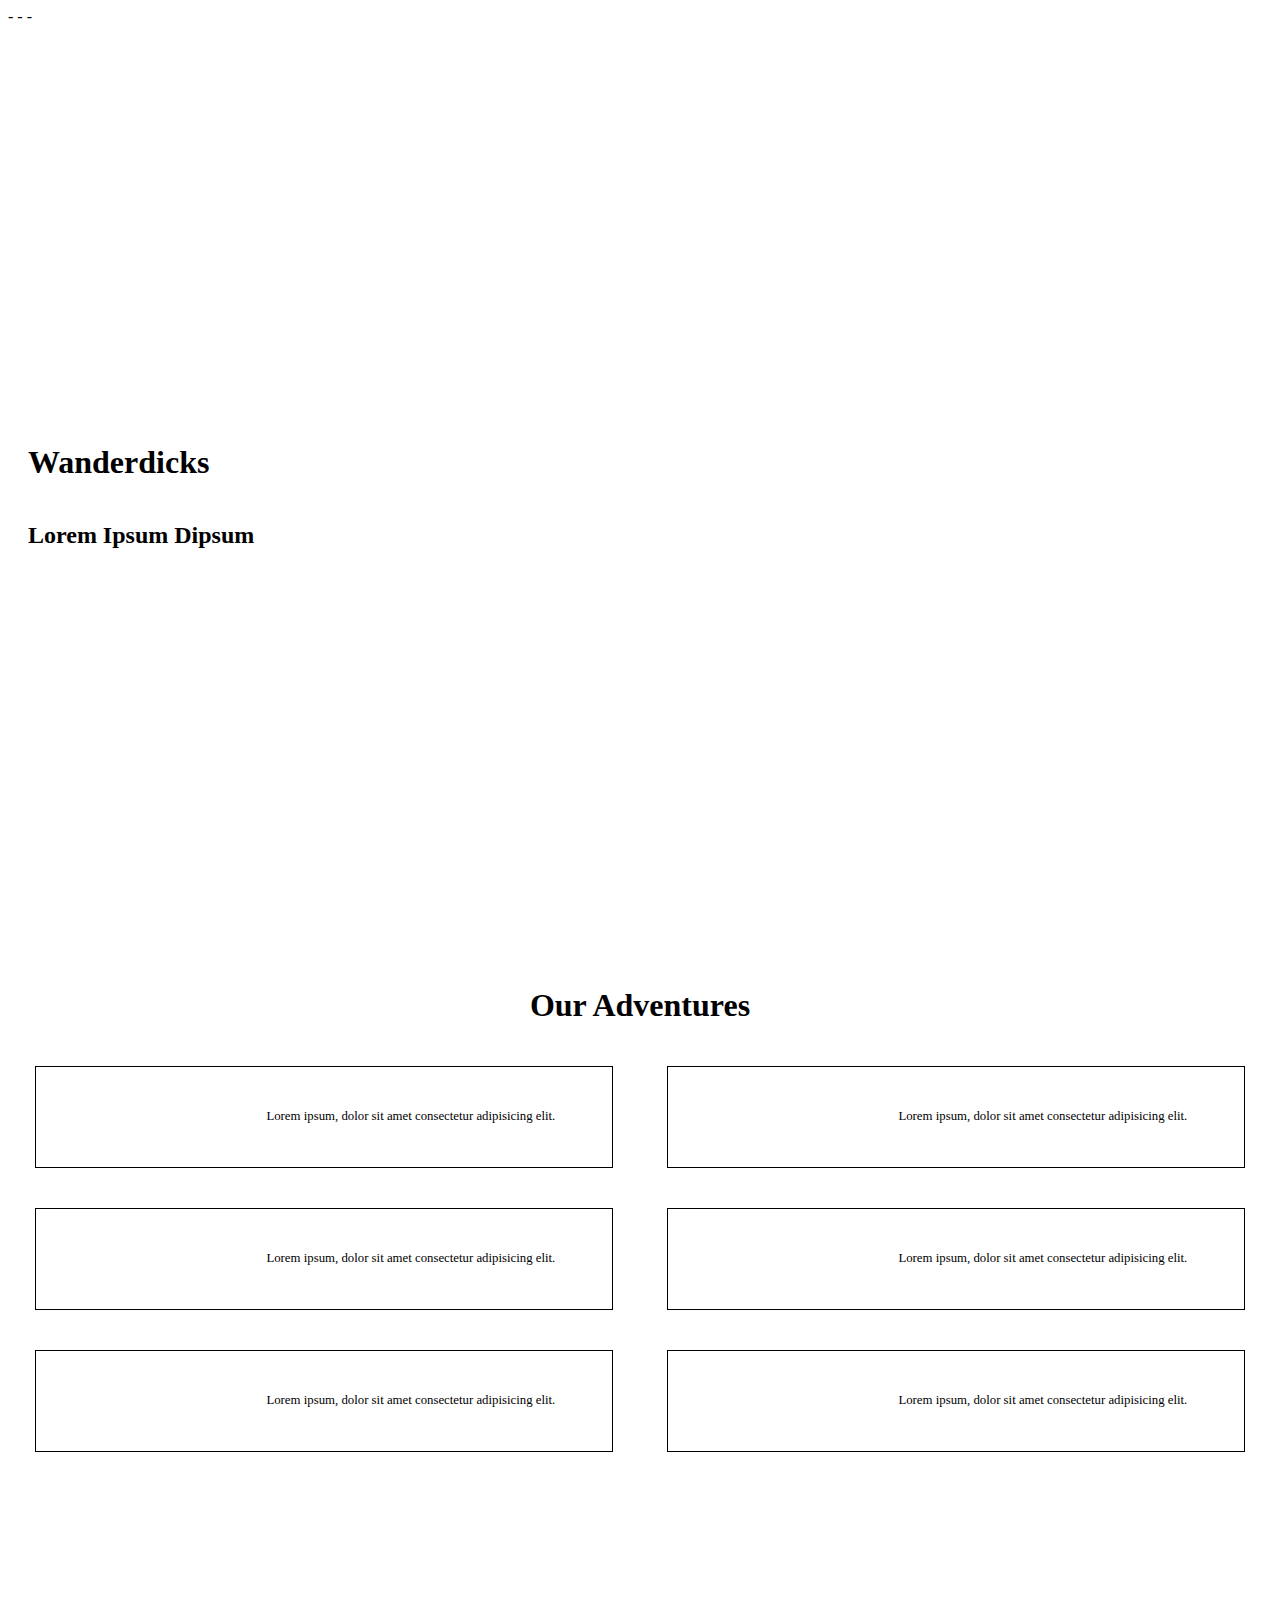
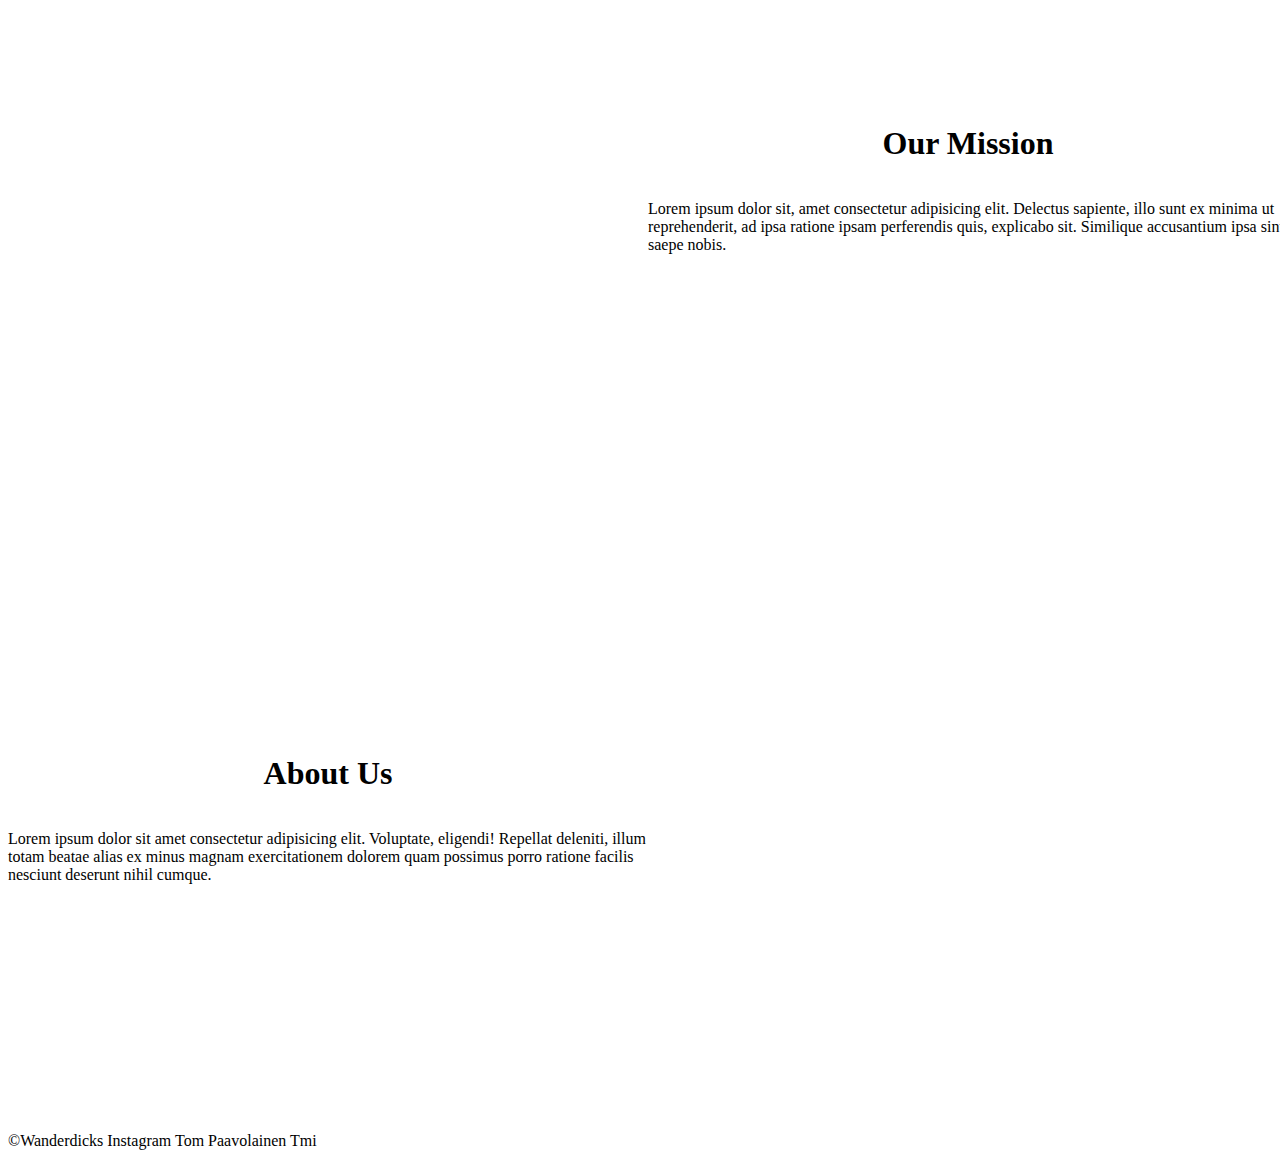
==== index.html @ 1182c081 "added blog, mission and about us sections and CSS" ====
<!DOCTYPE html>
<html lang="en">

<head>
    <meta charset="UTF-8">
    <meta name="viewport" content="width=device-width, initial-scale=1.0">
    <meta http-equiv="X-UA-Compatible" content="ie=edge">
    <title>Document</title>
    <link rel="stylesheet" href="/styles/index.css">
</head>

<body>
    <!-- Navigation -->
    <div class="nav-container">
        <span>-</span>
        <span>-</span>
        <span>-</span>
    </div>
    <!-- Hero image -->
    <div class="hero-container">
        <h1>Wanderdicks</h1>
        <h2>Lorem Ipsum Dipsum</h2>
    </div>

    <!-- Blog section -->
    <section>
        <h1 class="blog">Our Adventures</h1>
        <div class="blog-container">
            <div class="blog-card">
                <div class="card-image"></div>
                <div class="card-text">
                    Lorem ipsum, dolor sit amet consectetur adipisicing elit.
                </div>
            </div>
            <div class="blog-card">
                <div class="card-image"></div>
                <div class="card-text">
                    Lorem ipsum, dolor sit amet consectetur adipisicing elit.
                </div>
            </div>
            <div class="blog-card">
                <div class="card-image"></div>
                <div class="card-text">
                    Lorem ipsum, dolor sit amet consectetur adipisicing elit.
                </div>
            </div>
            <div class="blog-card">
                <div class="card-image"></div>
                <div class="card-text">
                    Lorem ipsum, dolor sit amet consectetur adipisicing elit.
                </div>
            </div>
            <div class="blog-card">
                <div class="card-image"></div>
                <div class="card-text">
                    Lorem ipsum, dolor sit amet consectetur adipisicing elit.
                </div>
            </div>
            <div class="blog-card">
                <div class="card-image"></div>
                <div class="card-text">
                    Lorem ipsum, dolor sit amet consectetur adipisicing elit.
                </div>
            </div>
        </div>
       
    </section>

    <!-- Mission section -->
    <div class="mission-container">
        <div class="mission-image"></div>
        <div class="mission-text">
            <h1>Our Mission</h1>
            <p>Lorem ipsum dolor sit, amet consectetur adipisicing elit. Delectus sapiente, illo sunt ex minima ut reprehenderit, ad ipsa ratione ipsam perferendis quis, explicabo sit. Similique accusantium ipsa sint saepe nobis.</p>
        </div>
        
    </div>

    <!-- About us section -->
    <div class="about-container">
        <div class="about-image"></div>
        <div class="about-text">
            <h1>About Us</h1>
            <p>Lorem ipsum dolor sit amet consectetur adipisicing elit. Voluptate, eligendi! Repellat deleniti, illum
                totam beatae alias ex minus magnam exercitationem dolorem quam possimus porro ratione facilis nesciunt
                deserunt nihil cumque.</p>
        </div>
    </div>

    <!-- Footer -->
    <div class="footer-container">
        &copy;Wanderdicks
        <a>Instagram</a>
        <a>Tom Paavolainen Tmi</a>
    </div>
</body>

</html>
---- styles/index.css ----
/* Hero section */
.hero-container {
    padding: 20px;
    display: flex;
    justify-content: center;
    flex-flow: column wrap;
    align-items: flex-start;
    height: 100vh;
    width: 100vw;
    background: url(/assets/img/walking.jpg) no-repeat center center; 
    -webkit-background-size: cover;
    -moz-background-size: cover;
    -o-background-size: cover;
    background-size: cover;
}

/* Blog section */
.blog {
    display: flex;
    flex-flow: column wrap;
    align-items: center;
}

.blog-container  {
    display: flex;
    flex-flow: row wrap;
    justify-content: space-around;
}

.blog-card {
    height: 100px;
    width: 45vw;
    border: 1px black solid;
    display: flex;
    flex-flow: row wrap;
    margin: 20px 0;
}

.card-image {
    background: url(/assets/img/trecking1.jpg) no-repeat center center; 
    -webkit-background-size: cover;
    -moz-background-size: cover;
    -o-background-size: cover;
    background-size: cover;
    height: 100%;
    width: 40%;
}

.card-text {
    width: 60%;
    font-size: 0.8em;
    display: flex;
    flex-flow: row wrap;
    justify-items: center;
    align-items: center;
}

.blog-button {
    display: flex;
    flex-flow: column wrap;    
}

/* Mission section */

.mission-container {
    display: flex;
    flex-flow: row;
    height: 70vh;
    width: 100vw;
    padding: 0;
    margin: 0;
}

.mission-image {
    background: url(/assets/img/forest-mission.jpg) no-repeat center center; 
    -webkit-background-size: cover;
    -moz-background-size: cover;
    -o-background-size: cover;
    background-size: cover;
    width: 50vw;
    height: 100%;
}

.mission-text {
    width: 50vw;;
    height: 100%;
    display: flex;
    flex-flow: column wrap;
    justify-content: center;
    align-items: center;
}

/* About us section */

.about-container {
    display: flex;
    flex-flow: row-reverse;
    height: 70vh;
    width: 100vw;
    padding: 0;
    margin: 0;
}

.about-image {
    background: url(/assets/img/team.jpg) no-repeat center center; 
    -webkit-background-size: cover;
    -moz-background-size: cover;
    -o-background-size: cover;
    background-size: cover;
    width: 50vw;
    height: 100%;
}

.about-text {
    width: 50vw;
    height: 100%;
    display: flex;
    flex-flow: column wrap;
    justify-content: center;
    align-items: center;
}


/* Miscelanious */

.body {
    margin: 0;
    padding: 0;
}

.s-button {
    border: 1px black solid;
}
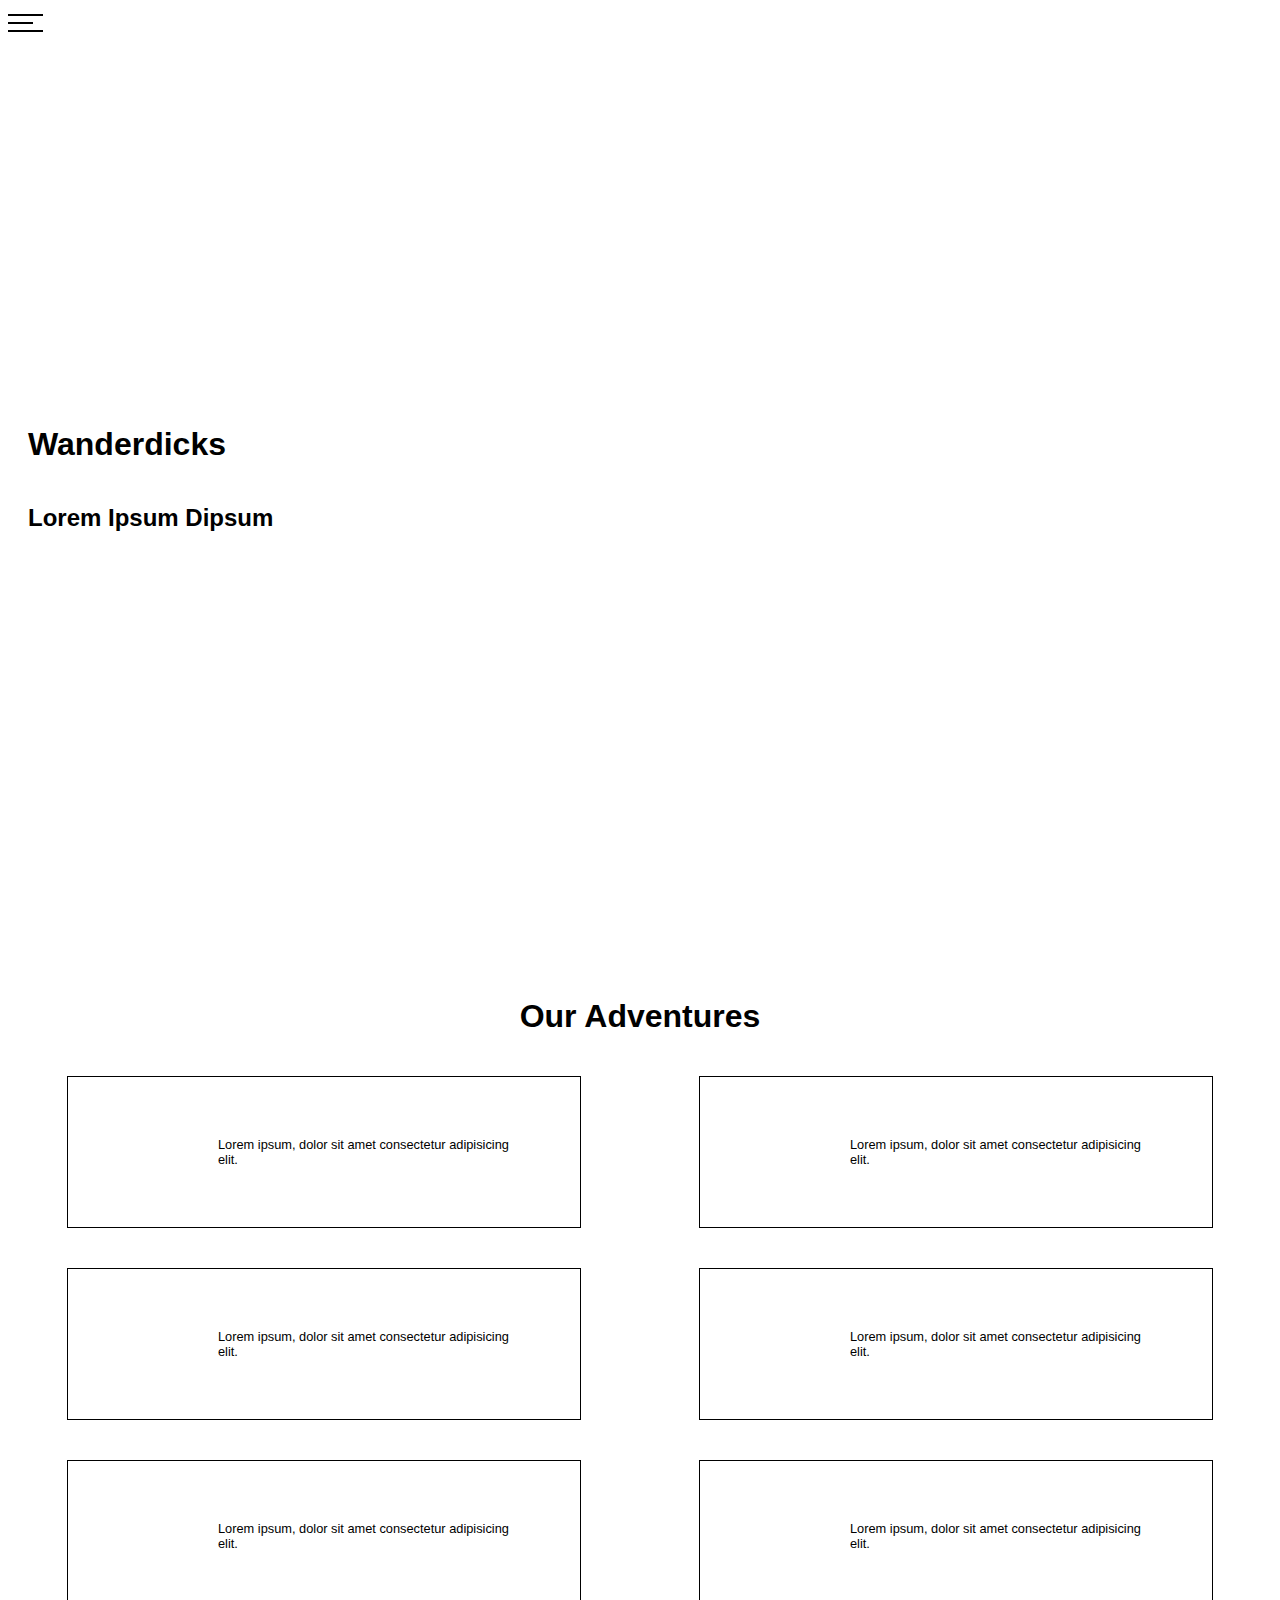
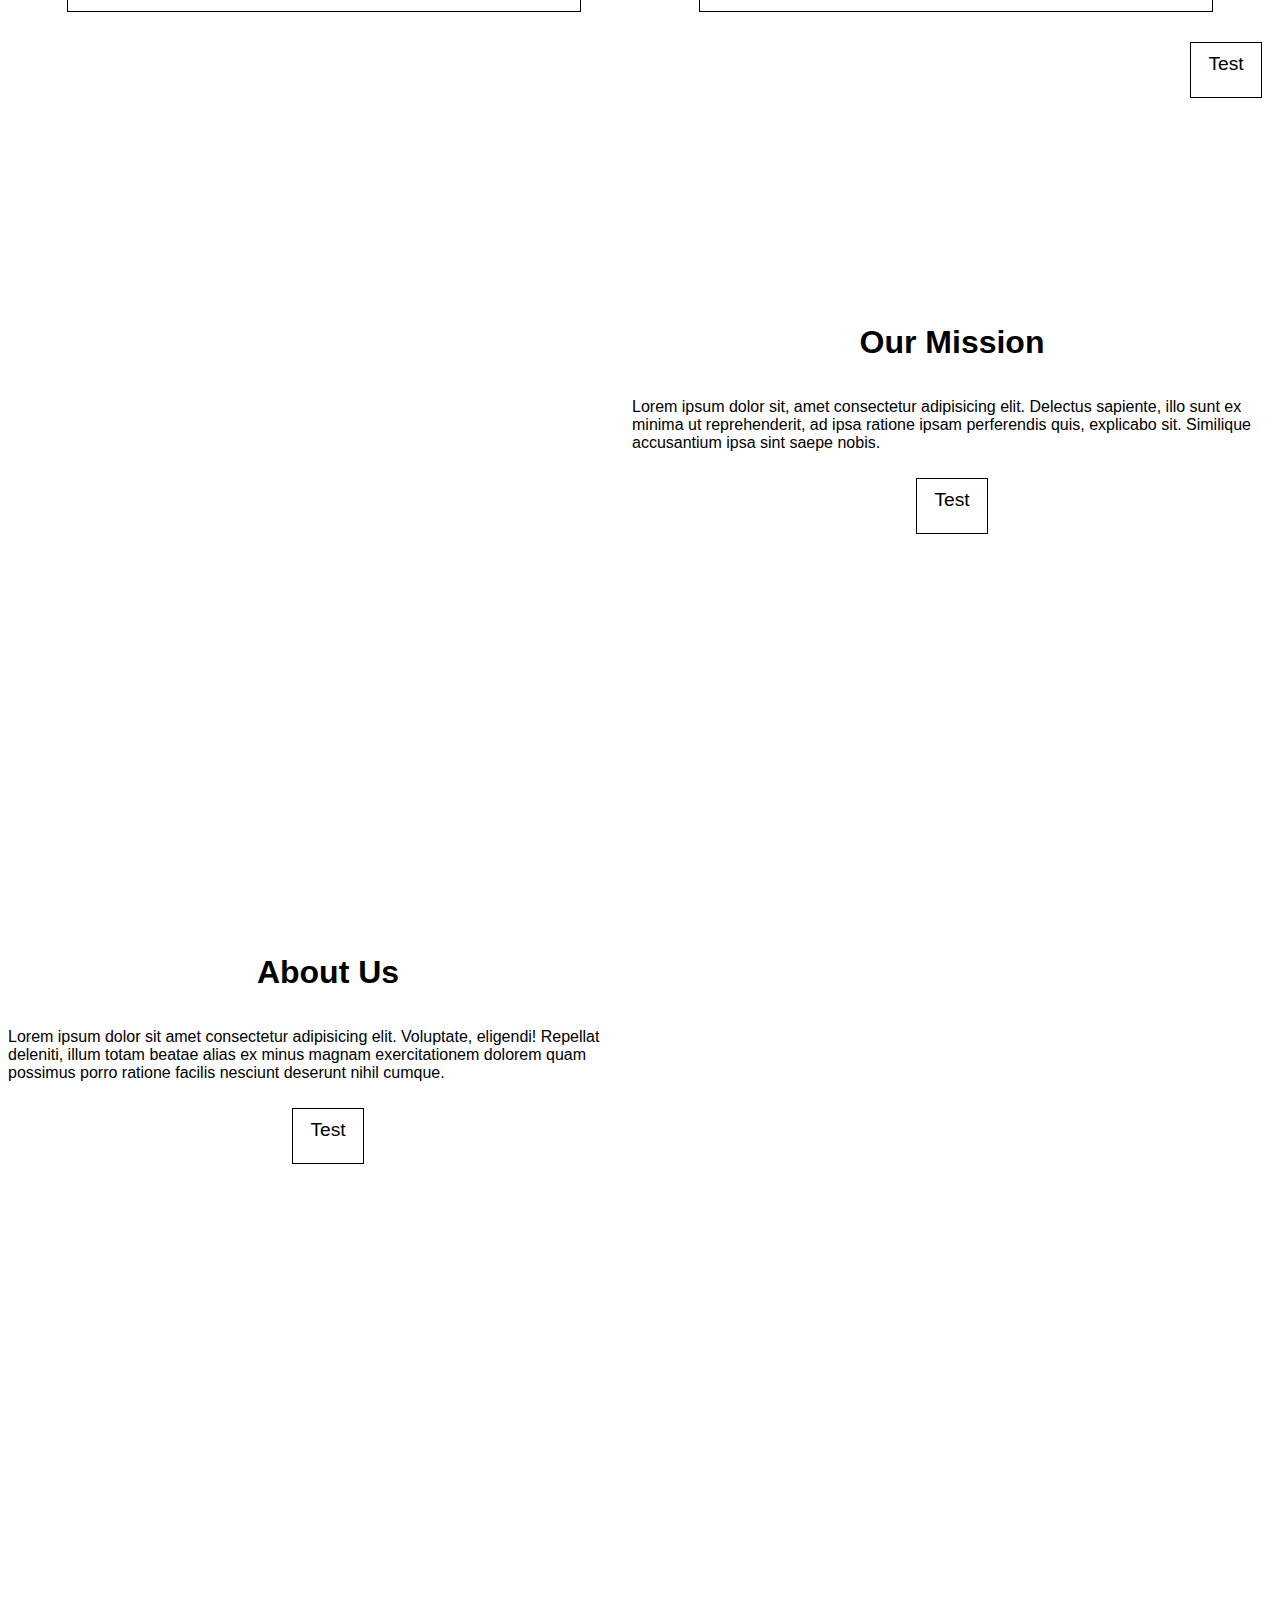
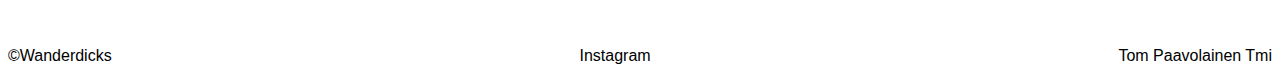
==== commit 52df9066: "added navlist and script to toggle visibility, no styling" ====
--- a/index.html
+++ b/index.html
@@ -5,16 +5,25 @@
     <meta charset="UTF-8">
     <meta name="viewport" content="width=device-width, initial-scale=1.0">
     <meta http-equiv="X-UA-Compatible" content="ie=edge">
-    <title>Document</title>
-    <link rel="stylesheet" href="/styles/index.css">
+    <title>Wanderdicks</title>
+    <link rel="stylesheet" href="./styles/index.css">
 </head>
 
 <body>
     <!-- Navigation -->
-    <div class="nav-container">
-        <span>-</span>
-        <span>-</span>
-        <span>-</span>
+    <div class="nav-container" onclick="onNavPress()">
+       <div class="bar1"></div>
+       <div class="bar2"></div>
+       <div class="bar3"></div>
+    </div>
+
+    <div class="nav-list">
+        <ul>
+            <li>Home</li>
+            <li>Mission</li>
+            <li>Blog</li>
+            <li>About Us</li>
+        </ul>
     </div>
     <!-- Hero image -->
     <div class="hero-container">
@@ -23,7 +32,7 @@
     </div>
 
     <!-- Blog section -->
-    <section>
+    <section id="blog">
         <h1 class="blog">Our Adventures</h1>
         <div class="blog-container">
             <div class="blog-card">
@@ -63,36 +72,52 @@
                 </div>
             </div>
         </div>
-       
+        <button class="s-button">Test</button>
     </section>
 
     <!-- Mission section -->
-    <div class="mission-container">
-        <div class="mission-image"></div>
-        <div class="mission-text">
-            <h1>Our Mission</h1>
-            <p>Lorem ipsum dolor sit, amet consectetur adipisicing elit. Delectus sapiente, illo sunt ex minima ut reprehenderit, ad ipsa ratione ipsam perferendis quis, explicabo sit. Similique accusantium ipsa sint saepe nobis.</p>
+    <section id="mission">
+        <div class="mission-container">
+            <div class="mission-image"></div>
+            <div class="mission-text">
+                <h1>Our Mission</h1>
+                <p>Lorem ipsum dolor sit, amet consectetur adipisicing elit. Delectus sapiente, illo sunt ex minima ut
+                    reprehenderit, ad ipsa ratione ipsam perferendis quis, explicabo sit. Similique accusantium ipsa
+                    sint
+                    saepe nobis.</p>
+
+                <button class="s-button">Test</button>
+            </div>
         </div>
-        
-    </div>
+    </section>
+
 
     <!-- About us section -->
-    <div class="about-container">
-        <div class="about-image"></div>
-        <div class="about-text">
-            <h1>About Us</h1>
-            <p>Lorem ipsum dolor sit amet consectetur adipisicing elit. Voluptate, eligendi! Repellat deleniti, illum
-                totam beatae alias ex minus magnam exercitationem dolorem quam possimus porro ratione facilis nesciunt
-                deserunt nihil cumque.</p>
+    <section id="about">
+        <div class="about-container">
+            <div class="about-image"></div>
+            <div class="about-text">
+                <h1>About Us</h1>
+                <p>Lorem ipsum dolor sit amet consectetur adipisicing elit. Voluptate, eligendi! Repellat deleniti,
+                    illum
+                    totam beatae alias ex minus magnam exercitationem dolorem quam possimus porro ratione facilis
+                    nesciunt
+                    deserunt nihil cumque.</p>
+
+                    <button class="s-button">Test</button>
+            </div>
         </div>
-    </div>
+    </section>
+
 
     <!-- Footer -->
     <div class="footer-container">
-        &copy;Wanderdicks
-        <a>Instagram</a>
-        <a>Tom Paavolainen Tmi</a>
+        <div>&copy;Wanderdicks</div>
+        <div><a>Instagram</a></div>
+        <div><a>Tom Paavolainen Tmi</a></div>
     </div>
+    
 </body>
 
+<script src="./js/index.js"></script>
 </html>--- a/styles/index.css
+++ b/styles/index.css
@@ -1,3 +1,70 @@
+/* Navigation */
+
+.nav-container {
+    display: inline-block;
+    cursor: pointer;
+    position: fixed;
+    z-index: 99999;
+}
+
+.bar1, .bar2, .bar3 {
+    width: 35px;
+    height: 2px;
+    background-color: black;
+    margin: 6px 0;
+    transition: 0.4s;
+}
+
+.bar2 {
+    width: 25px;
+}
+
+.bar1.change {
+    display: inline-block;
+    transform: rotate(45deg) translate3d(8.28571px,10px,0);
+    -webkit-transform: rotate(45deg) translate3d(8.28571px,10px,0);
+}
+
+.bar2.change  {
+    opacity: 0;
+}
+
+.bar3.change {
+    top: 10px;
+    display: inline-block;
+    -webkit-transform: rotate(-45deg) translate3d(17px,-18px,0);
+    transform: rotate(-45deg) translate3d(17px,-18px,0);
+}
+
+.nav-list {
+    display: flex;
+    flex-flow: column;
+    width: 35%;
+    height: 75%;
+    position: fixed;
+    background-color: black;
+    opacity: .4;
+    align-items: center;
+    justify-content: center;
+    visibility: hidden;
+}
+
+.nav-list  ul{
+    color: white;
+    opacity: 1;
+    list-style: none;
+    height: 50%;
+    font-weight: bold;
+}
+
+.nav-list li {
+    padding: 20px;
+}
+
+.hidden {
+    visibility: visible;
+}
+
 /* Hero section */
 .hero-container {
     padding: 20px;
@@ -15,6 +82,11 @@
 }
 
 /* Blog section */
+
+#blog {
+    margin: 50px 0;
+}
+
 .blog {
     display: flex;
     flex-flow: column wrap;
@@ -28,8 +100,8 @@
 }
 
 .blog-card {
-    height: 100px;
-    width: 45vw;
+    height: 150px;
+    width: 40vw;
     border: 1px black solid;
     display: flex;
     flex-flow: row wrap;
@@ -43,7 +115,7 @@
     -o-background-size: cover;
     background-size: cover;
     height: 100%;
-    width: 40%;
+    width: 150px;
 }
 
 .card-text {
@@ -51,7 +123,7 @@
     font-size: 0.8em;
     display: flex;
     flex-flow: row wrap;
-    justify-items: center;
+    justify-content: center;
     align-items: center;
 }
 
@@ -61,6 +133,10 @@
 }
 
 /* Mission section */
+
+#mission {
+    margin-top: 50px;
+}
 
 .mission-container {
     display: flex;
@@ -79,6 +155,7 @@
     background-size: cover;
     width: 50vw;
     height: 100%;
+    margin: -8px;
 }
 
 .mission-text {
@@ -120,14 +197,36 @@
     align-items: center;
 }
 
+/* Footer */
+
+.footer-container {
+    min-height: 33vh;
+    display: flex;
+    flex-flow: row wrap;
+    justify-content: space-between;
+    align-items: flex-end;
+}
+
 
 /* Miscelanious */
 
-.body {
-    margin: 0;
-    padding: 0;
-}
+html {
+    max-width: 100vw;
+    font-family: Arial, Helvetica, sans-serif;
+}
+
 
 .s-button {
     border: 1px black solid;
-}+    padding: 10px 10px;
+    margin: 10px 10px;
+    background: white;
+    font-size: 1.2em;
+    font-weight: 400;
+    width: 72px;
+    height: 56px;
+    display: flex;
+    flex-flow: row wrap;
+    justify-content: center;
+    float: right;
+}
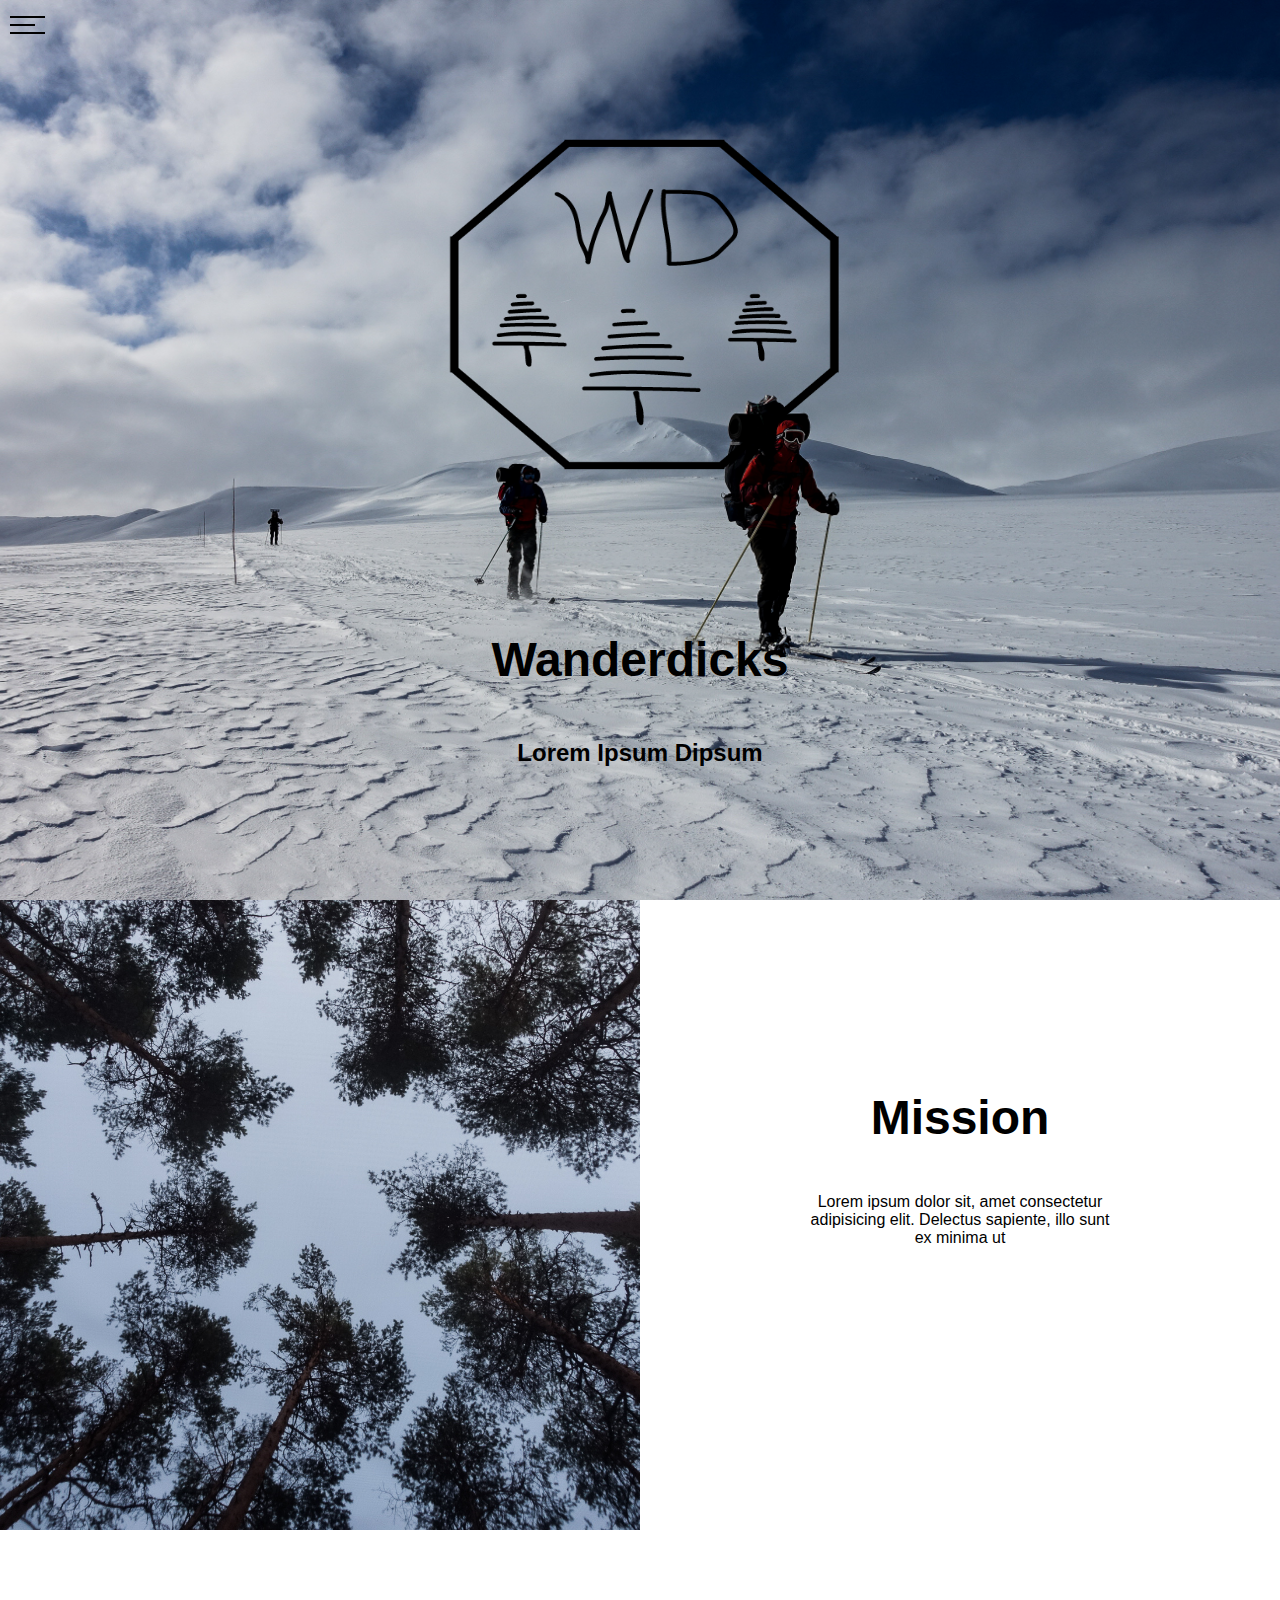
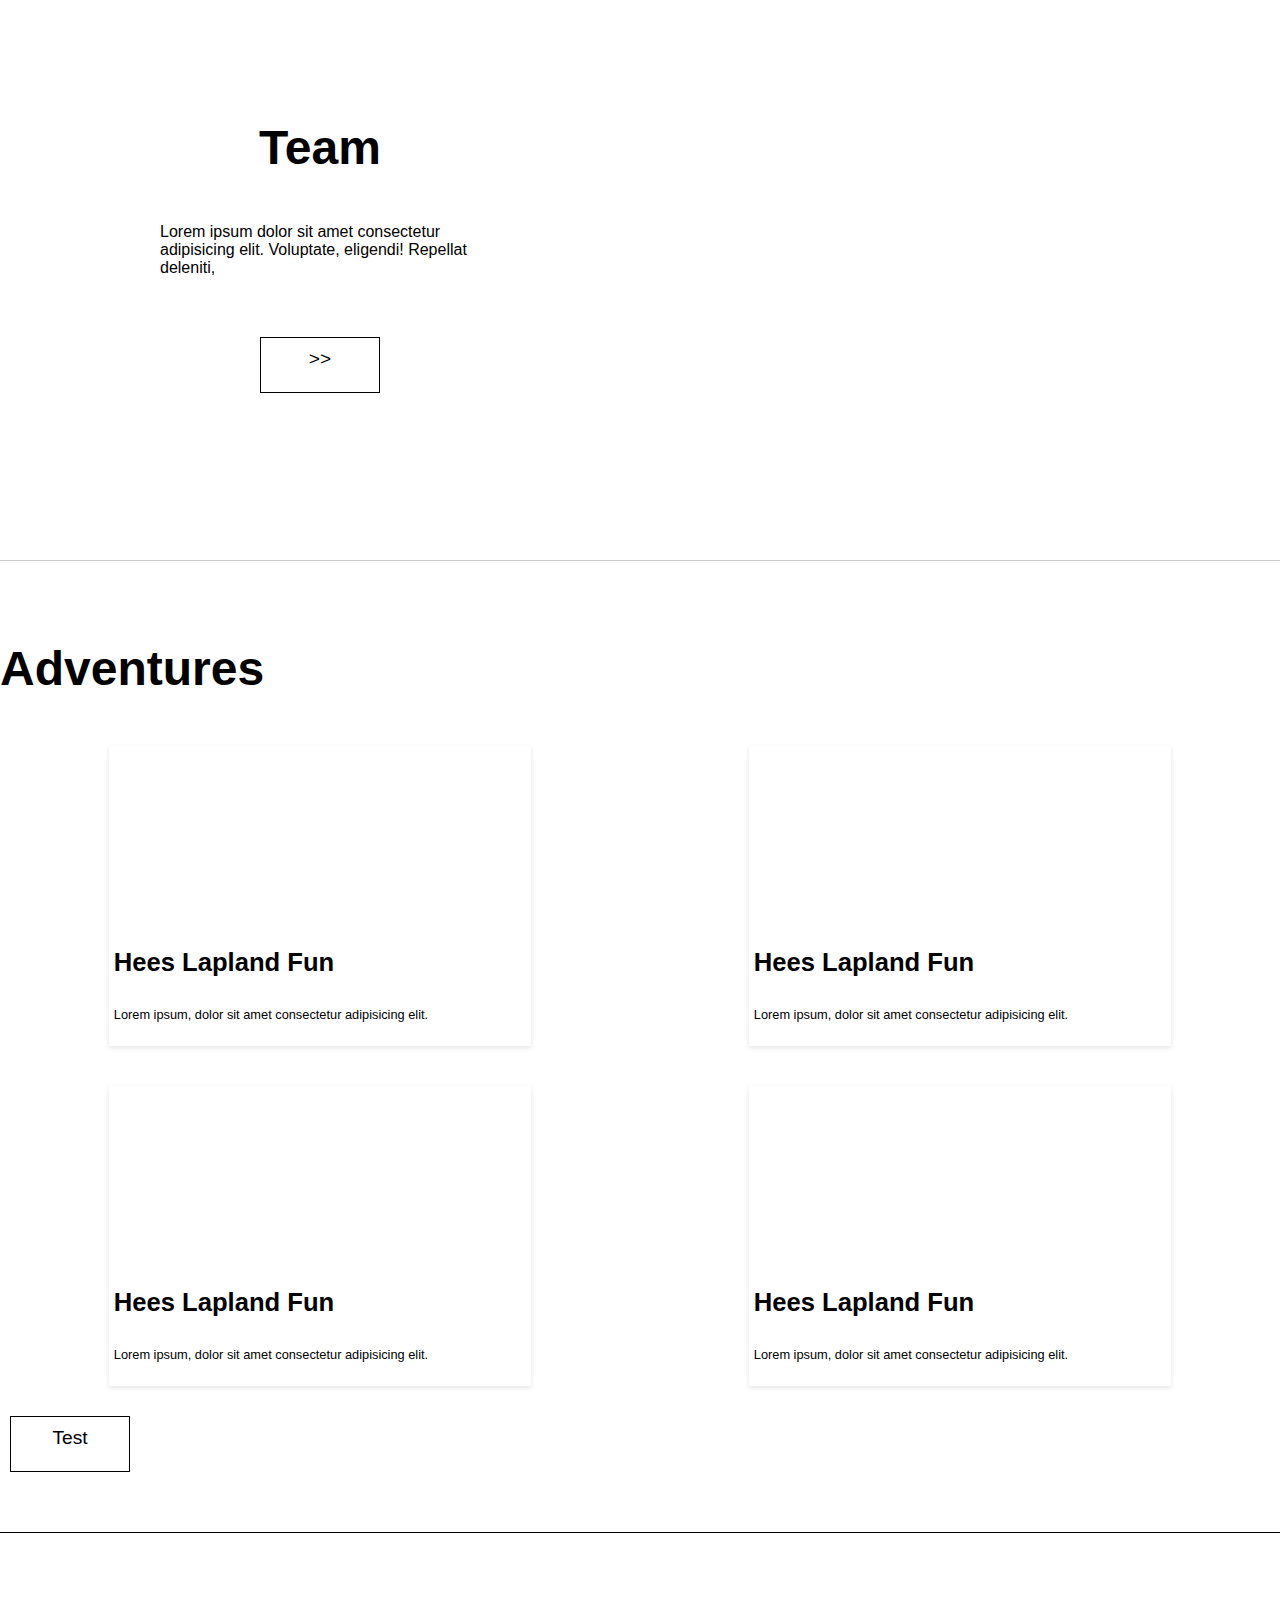
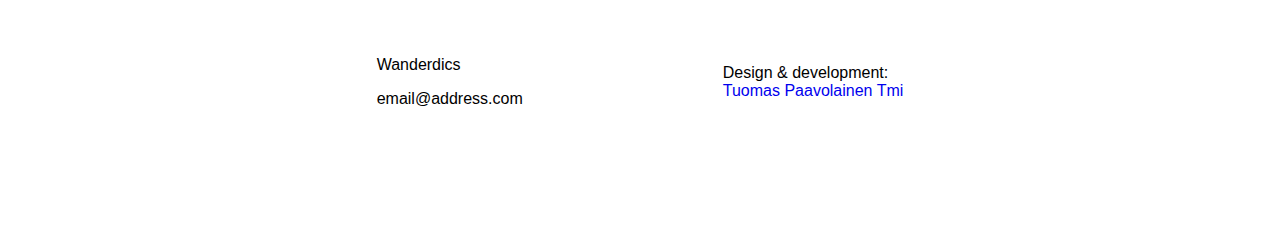
==== commit 9568f879: "added customer's images" ====
--- a/index.html
+++ b/index.html
@@ -12,81 +12,48 @@
 <body>
     <!-- Navigation -->
     <div class="nav-container" onclick="onNavPress()">
-       <div class="bar1"></div>
-       <div class="bar2"></div>
-       <div class="bar3"></div>
+        <div class="bar1"></div>
+        <div class="bar2"></div>
+        <div class="bar3"></div>
     </div>
 
     <div class="nav-list">
         <ul>
-            <li>Home</li>
-            <li>Mission</li>
-            <li>Blog</li>
-            <li>About Us</li>
+            <a href="./index.html">
+                <li>Home</li>
+            </a>
+            <a href="./mission.html">
+                <li>Mission</li>
+            </a>
+            <a href="./adventures.html">
+                <li>Blog</li>
+            </a>
+            <a href="./team.html">
+                <li>About Us</li>
+            </a>
         </ul>
     </div>
+
     <!-- Hero image -->
     <div class="hero-container">
-        <h1>Wanderdicks</h1>
+    <!-- <div class="overlay"></div> -->
+        <img src="./assets/img/tempLogo.png" alt="logo">
+        <h1 class="big-header">Wanderdicks</h1>
         <h2>Lorem Ipsum Dipsum</h2>
     </div>
 
-    <!-- Blog section -->
-    <section id="blog">
-        <h1 class="blog">Our Adventures</h1>
-        <div class="blog-container">
-            <div class="blog-card">
-                <div class="card-image"></div>
-                <div class="card-text">
-                    Lorem ipsum, dolor sit amet consectetur adipisicing elit.
-                </div>
-            </div>
-            <div class="blog-card">
-                <div class="card-image"></div>
-                <div class="card-text">
-                    Lorem ipsum, dolor sit amet consectetur adipisicing elit.
-                </div>
-            </div>
-            <div class="blog-card">
-                <div class="card-image"></div>
-                <div class="card-text">
-                    Lorem ipsum, dolor sit amet consectetur adipisicing elit.
-                </div>
-            </div>
-            <div class="blog-card">
-                <div class="card-image"></div>
-                <div class="card-text">
-                    Lorem ipsum, dolor sit amet consectetur adipisicing elit.
-                </div>
-            </div>
-            <div class="blog-card">
-                <div class="card-image"></div>
-                <div class="card-text">
-                    Lorem ipsum, dolor sit amet consectetur adipisicing elit.
-                </div>
-            </div>
-            <div class="blog-card">
-                <div class="card-image"></div>
-                <div class="card-text">
-                    Lorem ipsum, dolor sit amet consectetur adipisicing elit.
-                </div>
-            </div>
-        </div>
-        <button class="s-button">Test</button>
-    </section>
+   
 
     <!-- Mission section -->
     <section id="mission">
         <div class="mission-container">
+            
             <div class="mission-image"></div>
             <div class="mission-text">
-                <h1>Our Mission</h1>
-                <p>Lorem ipsum dolor sit, amet consectetur adipisicing elit. Delectus sapiente, illo sunt ex minima ut
-                    reprehenderit, ad ipsa ratione ipsam perferendis quis, explicabo sit. Similique accusantium ipsa
-                    sint
-                    saepe nobis.</p>
+                <h1 class="big-header">Mission</h1>
+                <p class="narrow-paragraph">Lorem ipsum dolor sit, amet consectetur adipisicing elit. Delectus sapiente, illo sunt ex minima ut</p>
 
-                <button class="s-button">Test</button>
+                <a href="/mission.html"><button class="s-button" style="border: 1px white solid; color: white;">Read More</button></a>
             </div>
         </div>
     </section>
@@ -97,27 +64,71 @@
         <div class="about-container">
             <div class="about-image"></div>
             <div class="about-text">
-                <h1>About Us</h1>
-                <p>Lorem ipsum dolor sit amet consectetur adipisicing elit. Voluptate, eligendi! Repellat deleniti,
-                    illum
-                    totam beatae alias ex minus magnam exercitationem dolorem quam possimus porro ratione facilis
-                    nesciunt
-                    deserunt nihil cumque.</p>
+                <h1 class="big-header">Team</h1>
+                <p class="narrow-paragraph">Lorem ipsum dolor sit amet consectetur adipisicing elit. Voluptate, eligendi! Repellat deleniti,
+                   </p>
 
-                    <button class="s-button">Test</button>
+               <a href="team.html"><button class="s-button">>></button></a>
             </div>
         </div>
     </section>
 
+     <!-- Blog section -->
+     <section id="blog">
+            <h1 class="big-header blog-header-container">Adventures</h1>
+            <div class="blog-container">
+                <div class="blog-card">
+                    <div class="card-image"></div>
+                    <div class="card-text">
+                        <h1>Hees Lapland Fun</h1>
+                        <p>Lorem ipsum, dolor sit amet consectetur adipisicing elit.</p>
+                    </div>
+                </div>
+                <div class="blog-card">
+                    <div class="card-image"></div>
+                    <div class="card-text">
+                            <h1>Hees Lapland Fun</h1>
+                            <p>Lorem ipsum, dolor sit amet consectetur adipisicing elit.</p>
+                        </div>
+                </div>
+                <div class="blog-card">
+                    <div class="card-image"></div>
+                    <div class="card-text">
+                            <h1>Hees Lapland Fun</h1>
+                            <p>Lorem ipsum, dolor sit amet consectetur adipisicing elit.</p>
+                        </div>
+                </div>
+                <div class="blog-card">
+                        <div class="card-image"></div>
+                        <div class="card-text">
+                                <h1>Hees Lapland Fun</h1>
+                                <p>Lorem ipsum, dolor sit amet consectetur adipisicing elit.</p>
+                            </div>
+                    </div>
+                   
+            </div>
+            <button class="s-button">Test</button>
+        </section>
+    
+
 
     <!-- Footer -->
     <div class="footer-container">
-        <div>&copy;Wanderdicks</div>
-        <div><a>Instagram</a></div>
-        <div><a>Tom Paavolainen Tmi</a></div>
+        <div class="column-1">
+            <p>Wanderdics</p>
+            <p>email@address.com</p>
+        </div>
+        <div class="column-2">
+            <p>Design & development: <br>
+            <a href="www.github.com/Smolmeri">
+                Tuomas Paavolainen Tmi
+            </a>
+        </p>
+        </div>
     </div>
-    
+
 </body>
 
 <script src="./js/index.js"></script>
+
 </html>--- a/styles/index.css
+++ b/styles/index.css
@@ -5,6 +5,7 @@
     cursor: pointer;
     position: fixed;
     z-index: 99999;
+    margin: 10px;
 }
 
 .bar1, .bar2, .bar3 {
@@ -21,19 +22,19 @@
 
 .bar1.change {
     display: inline-block;
-    transform: rotate(45deg) translate3d(8.28571px,10px,0);
-    -webkit-transform: rotate(45deg) translate3d(8.28571px,10px,0);
-}
-
-.bar2.change  {
+    transform: rotate(45deg) translate3d(8.28571px, 10px, 0);
+    -webkit-transform: rotate(45deg) translate3d(8.28571px, 10px, 0);
+}
+
+.bar2.change {
     opacity: 0;
 }
 
 .bar3.change {
     top: 10px;
     display: inline-block;
-    -webkit-transform: rotate(-45deg) translate3d(17px,-18px,0);
-    transform: rotate(-45deg) translate3d(17px,-18px,0);
+    -webkit-transform: rotate(-45deg) translate3d(17px, -18px, 0);
+    transform: rotate(-45deg) translate3d(17px, -18px, 0);
 }
 
 .nav-list {
@@ -49,12 +50,13 @@
     visibility: hidden;
 }
 
-.nav-list  ul{
+.nav-list a {
     color: white;
     opacity: 1;
     list-style: none;
     height: 50%;
     font-weight: bold;
+    text-decoration: none;
 }
 
 .nav-list li {
@@ -66,77 +68,118 @@
 }
 
 /* Hero section */
+
 .hero-container {
-    padding: 20px;
-    display: flex;
-    justify-content: center;
-    flex-flow: column wrap;
-    align-items: flex-start;
+    display: flex;
+    justify-content: flex-start;
+    flex-flow: column wrap;
+    align-items: center;
     height: 100vh;
     width: 100vw;
-    background: url(/assets/img/walking.jpg) no-repeat center center; 
+    background: url(/assets/img/hero-2.jpg) no-repeat center center;
     -webkit-background-size: cover;
     -moz-background-size: cover;
     -o-background-size: cover;
     background-size: cover;
 }
 
+/* .overlay {
+    width: 100%;
+    height: 100%;
+    background-image: (rgba(0,0,0,1), rgba(0,0,2,1));
+} */
+
+.hero-container>img {
+    width: 200px;
+    height: 300px;
+}
+
+@media only screen and (min-width: 768px) {
+    .hero-container>img {
+        width: 500px;
+        height: 600px;
+    }
+}
+
 /* Blog section */
 
 #blog {
     margin: 50px 0;
-}
-
-.blog {
-    display: flex;
-    flex-flow: column wrap;
-    align-items: center;
-}
-
-.blog-container  {
-    display: flex;
-    flex-flow: row wrap;
-    justify-content: space-around;
+    height: 100%;
+    display: flex;
+    flex-flow: row wrap;
+}
+
+
+.blog-container {
+    display: flex;
+    flex-flow: row wrap;
+    justify-content: center;
+}
+
+.blog-header-container {
+    display: flex;
+    flex-flow: row wrap;
+    justify-content: center;
+    margin: 30px 0;
 }
 
 .blog-card {
-    height: 150px;
-    width: 40vw;
-    border: 1px black solid;
-    display: flex;
-    flex-flow: row wrap;
-    margin: 20px 0;
+    display: flex;
+    flex-flow: column wrap;
+    width: 100%;
+    height: 300px;
+    margin: 20px 20px;
+    box-shadow: 0 2px 5px rgba(0, 0, 0, 0.1);
+}
+
+.blog-card:hover {
+    top: -2px;
+    box-shadow: 0 4px 5px rgba(0, 0, 0, 0.2);
+    transition: ease-in-out 3ms;
 }
 
 .card-image {
-    background: url(/assets/img/trecking1.jpg) no-repeat center center; 
+    background: url(/assets/img/trecking1.jpg) no-repeat center center;
     -webkit-background-size: cover;
     -moz-background-size: cover;
     -o-background-size: cover;
     background-size: cover;
-    height: 100%;
-    width: 150px;
+    width: 100%;
+    height: 60%;
 }
 
 .card-text {
-    width: 60%;
     font-size: 0.8em;
     display: flex;
-    flex-flow: row wrap;
-    justify-content: center;
-    align-items: center;
+    flex-flow: column wrap;
+    justify-content: center;
+    align-items: flex-start;
+    padding: 5px;
 }
 
 .blog-button {
     display: flex;
-    flex-flow: column wrap;    
+    flex-flow: column wrap;
+}
+
+@media only screen and (min-width: 768px) {
+    .blog-container {
+        display: flex;
+        flex-flow: row wrap;
+        justify-content: space-around;
+    }
+    .blog-card {
+        display: flex;
+        flex-flow: column wrap;
+        width: 33%;
+        height: 300px;
+        margin: 20px 20px;
+        box-shadow: 0 2px 5px rgba(0, 0, 0, 0.1);
+    }
 }
 
 /* Mission section */
-
-#mission {
-    margin-top: 50px;
-}
 
 .mission-container {
     display: flex;
@@ -148,23 +191,54 @@
 }
 
 .mission-image {
-    background: url(/assets/img/forest-mission.jpg) no-repeat center center; 
+    background: url(/assets/img/forest-2.jpg) no-repeat center center;
     -webkit-background-size: cover;
     -moz-background-size: cover;
     -o-background-size: cover;
     background-size: cover;
     width: 50vw;
     height: 100%;
-    margin: -8px;
 }
 
 .mission-text {
-    width: 50vw;;
-    height: 100%;
-    display: flex;
-    flex-flow: column wrap;
-    justify-content: center;
-    align-items: center;
+    width: 50vw;
+    height: 100%;
+    display: flex;
+    flex-flow: column wrap;
+    justify-content: center;
+    align-items: center;
+}
+
+.mission-text>p {
+    text-align: center;
+}
+
+@media only screen and (max-width: 768px) {
+    .mission-image {
+        display: none;
+    }
+    .mission-text {
+        width: 100vh;
+        background: url(/assets/img/forest-mission.jpg) no-repeat center center;
+        background-size: cover;
+        color: white;
+        padding: 0 10px;
+        display: flex;
+        flex-flow: column;
+        align-items: center;
+        justify-content: center;
+    }
+    .filter {
+        width: 100vh;
+        color: white;
+        padding: 0 10px;
+        display: flex;
+        flex-flow: column;
+        align-items: center;
+        justify-content: center;
+        background-color: rgba(0, 0, 0, .4);
+        z-index: 99;
+    }
 }
 
 /* About us section */
@@ -176,10 +250,11 @@
     width: 100vw;
     padding: 0;
     margin: 0;
+    border-bottom: 1px solid rgba(0, 0, 0, .2);
 }
 
 .about-image {
-    background: url(/assets/img/team.jpg) no-repeat center center; 
+    background: url(/assets/img/sunset.jpg) no-repeat center center;
     -webkit-background-size: cover;
     -moz-background-size: cover;
     -o-background-size: cover;
@@ -197,36 +272,82 @@
     align-items: center;
 }
 
+@media only screen and (max-width: 768px) {
+    .about-image {
+        display: none;
+    }
+    .about-text {
+        width: 100vw;
+        display: flex;
+        flex-flow: column wrap;
+        justify-content: center;
+        align-items: center;
+        text-align: center;
+        padding: 0 15px;
+    }
+}
+
 /* Footer */
 
 .footer-container {
-    min-height: 33vh;
-    display: flex;
-    flex-flow: row wrap;
-    justify-content: space-between;
-    align-items: flex-end;
-}
-
+    height: 33vh;
+    display: flex;
+    flex-flow: row wrap;
+    justify-content: center;
+    align-items: center;
+    border-top: solid black 1px;
+}
+
+.column-1, .column-2 {
+    margin: 0 100px;
+}
 
 /* Miscelanious */
 
 html {
-    max-width: 100vw;
+    width: 100vw;
     font-family: Arial, Helvetica, sans-serif;
-}
-
+    overflow-x: hidden;
+}
+
+body {
+    width: 100vw;
+    margin: 0;
+    overflow-x: hidden;
+}
 
 .s-button {
     border: 1px black solid;
     padding: 10px 10px;
     margin: 10px 10px;
-    background: white;
+    background: transparent;
     font-size: 1.2em;
     font-weight: 400;
-    width: 72px;
+    width: 120px;
     height: 56px;
     display: flex;
     flex-flow: row wrap;
     justify-content: center;
-    float: right;
-}
+    cursor: pointer;
+}
+
+a {
+    text-decoration: none;
+}
+
+.big-header {
+    font-size: 3em;
+}
+
+.medium-header {
+    font-size: 2em;
+}
+
+.small-header {
+    font-size: 1.5em;
+}
+
+.narrow-paragraph {
+    font-size: 1em;
+    margin: 16px 25% 50px 25%;
+}